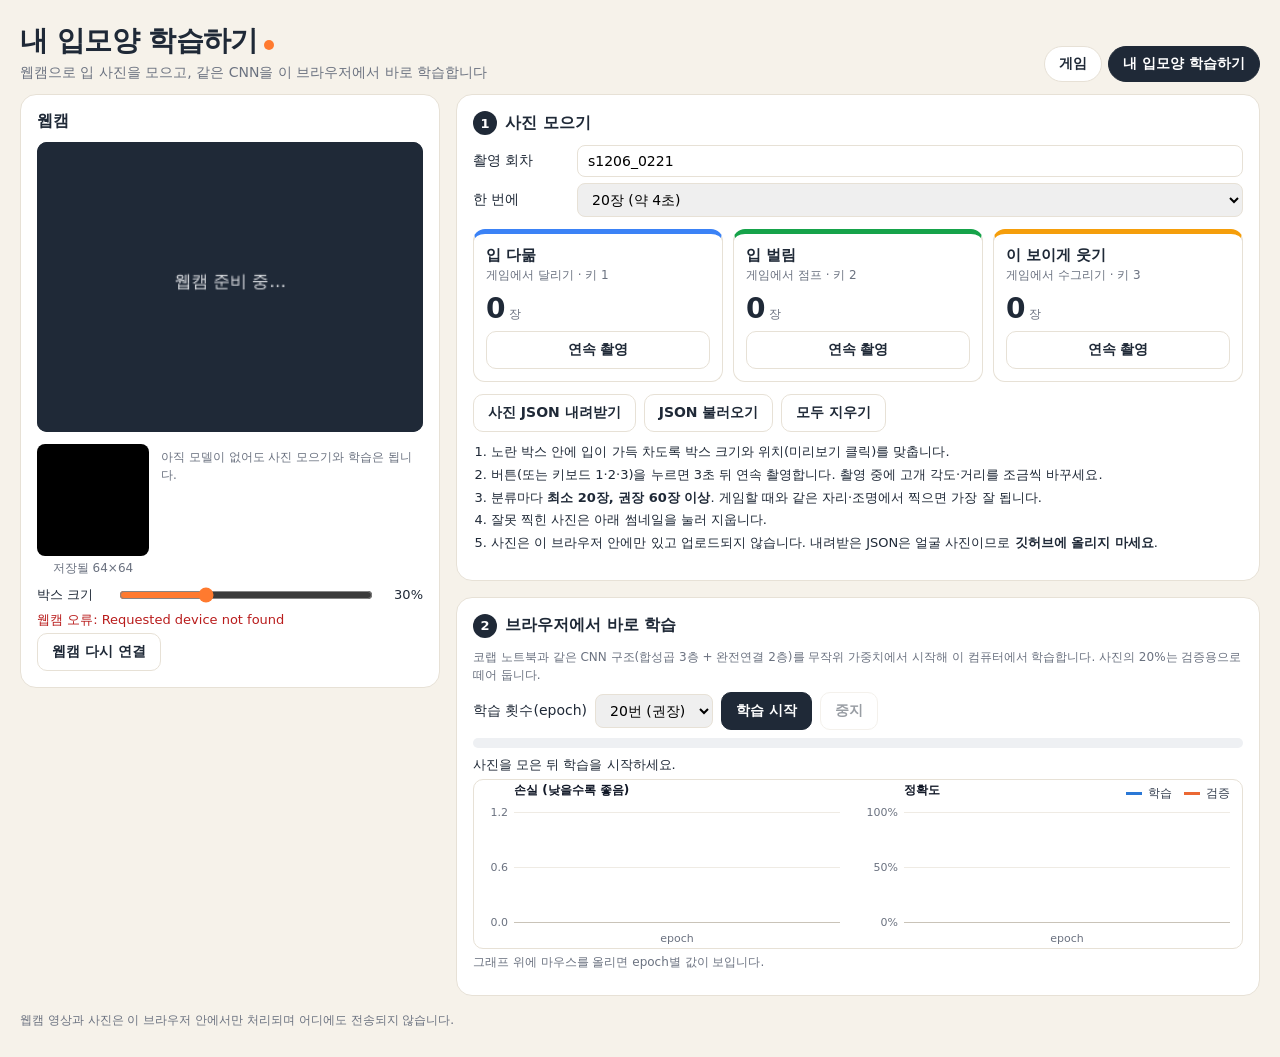
==== mouth-runner/collect.html @ db8e6127 "Deploy uploaded Mouth Runner with browser training in separate subdirectory" ====
<!doctype html>
<html lang="ko">
<head>
  <meta charset="utf-8">
  <meta name="viewport" content="width=device-width, initial-scale=1">
  <title>내 입모양 학습하기 — 입으로 달려라!</title>
  <link rel="icon" href="data:image/svg+xml,%3Csvg xmlns='http://www.w3.org/2000/svg' viewBox='0 0 32 32'%3E%3Ccircle cx='16' cy='16' r='14' fill='%23ff8a3d'/%3E%3Cellipse cx='16' cy='20' rx='5' ry='6' fill='%235b1a12'/%3E%3C/svg%3E">
  <link rel="stylesheet" href="css/style.css">
</head>
<body>
  <header class="top">
    <div class="brand">
      <h1>내 입모양 학습하기</h1>
      <p>웹캠으로 입 사진을 모으고, 같은 CNN을 이 브라우저에서 바로 학습합니다</p>
    </div>
    <nav>
      <a href="index.html">게임</a>
      <a href="collect.html" class="on">내 입모양 학습하기</a>
    </nav>
  </header>

  <main class="layout collect-layout">
    <aside class="card panel">
      <h2>웹캠</h2>
      <canvas id="preview" width="320" height="240" aria-label="웹캠 미리보기"></canvas>
      <div class="ai-row">
        <figure>
          <canvas id="aiview" width="128" height="128" aria-label="저장될 사진"></canvas>
          <figcaption>저장될 64×64</figcaption>
        </figure>
        <div class="ai-side">
          <div id="bars"></div>
          <p class="hint" id="barsHint"></p>
        </div>
      </div>
      <label class="slider">박스 크기
        <input id="boxSize" type="range" min="0.15" max="0.6" step="0.01">
        <output id="boxSizeOut"></output>
      </label>
      <p class="status" id="camStatus">웹캠 연결 중…</p>
      <button id="camBtn" type="button">웹캠 다시 연결</button>
    </aside>

    <div class="col">
      <section class="card">
        <h2 class="step-title"><span class="num">1</span>사진 모으기</h2>
        <div class="field"><span>촬영 회차</span><input id="session" maxlength="24"></div>
        <div class="field"><span>한 번에</span>
          <select id="batch">
            <option value="10">10장 (약 2초)</option>
            <option value="20" selected>20장 (약 4초)</option>
            <option value="40">40장 (약 8초)</option>
          </select>
        </div>

        <div class="class-grid" id="classGrid"></div>

        <div class="toolbar">
          <button id="download" type="button">사진 JSON 내려받기</button>
          <button id="loadJson" type="button">JSON 불러오기</button>
          <input id="loadFile" type="file" accept=".json,application/json" multiple hidden>
          <button id="clear" type="button">모두 지우기</button>
          <span class="status" id="saveStatus"></span>
        </div>

        <ol class="guide">
          <li>노란 박스 안에 입이 가득 차도록 박스 크기와 위치(미리보기 클릭)를 맞춥니다.</li>
          <li>버튼(또는 키보드 1·2·3)을 누르면 3초 뒤 연속 촬영합니다. 촬영 중에 고개 각도·거리를 조금씩 바꾸세요.</li>
          <li>분류마다 <b>최소 20장, 권장 60장 이상</b>. 게임할 때와 같은 자리·조명에서 찍으면 가장 잘 됩니다.</li>
          <li>잘못 찍힌 사진은 아래 썸네일을 눌러 지웁니다.</li>
          <li>사진은 이 브라우저 안에만 있고 업로드되지 않습니다. 내려받은 JSON은 얼굴 사진이므로 <b>깃허브에 올리지 마세요</b>.</li>
        </ol>

        <div class="thumbs" id="thumbs"></div>
      </section>

      <section class="card">
        <h2 class="step-title"><span class="num">2</span>브라우저에서 바로 학습</h2>
        <p class="hint">코랩 노트북과 같은 CNN 구조(합성곱 3층 + 완전연결 2층)를 무작위 가중치에서 시작해 이 컴퓨터에서 학습합니다. 사진의 20%는 검증용으로 떼어 둡니다.</p>
        <div class="train-row">
          <label>학습 횟수(epoch)
            <select id="epochs">
              <option value="10">10번 (빠름)</option>
              <option value="20" selected>20번 (권장)</option>
              <option value="30">30번</option>
            </select>
          </label>
          <button class="primary" id="trainBtn" type="button">학습 시작</button>
          <button id="stopBtn" type="button" disabled>중지</button>
        </div>
        <div class="progress"><span id="trainBar"></span></div>
        <p class="status" id="trainStatus">사진을 모은 뒤 학습을 시작하세요.</p>
        <canvas id="trainChart" width="760" height="170" aria-label="학습 곡선"></canvas>
        <p class="hint" id="chartHover">그래프 위에 마우스를 올리면 epoch별 값이 보입니다.</p>

        <div class="done-box" id="doneBox" hidden>
          <p class="status" id="doneText"></p>
          <div id="confusion"></div>
          <div class="toolbar">
            <button class="primary" id="useModel" type="button">이 모델로 게임하기</button>
            <button id="downloadModel" type="button">mouth_model.js 내려받기</button>
          </div>
          <p class="hint">"이 모델로 게임하기"는 이 브라우저에만 모델을 저장합니다. 깃허브 사이트에 올려 다른 컴퓨터에서도 쓰려면 mouth_model.js를 내려받아 저장소의 model 폴더에 덮어쓰세요.</p>
        </div>
      </section>
    </div>
  </main>

  <footer>웹캠 영상과 사진은 이 브라우저 안에서만 처리되며 어디에도 전송되지 않습니다.</footer>

  <script src="model/mouth_model.js"></script>
  <script src="js/cnn.js"></script>
  <script src="js/mouth-cam.js"></script>
  <script src="js/train.js"></script>
  <script src="js/collect.js"></script>
</body>
</html>
---- mouth-runner/css/style.css ----
:root {
  --bg: #f6f2ea;
  --card: #ffffff;
  --line: #e7e1d6;
  --ink: #1f2937;
  --muted: #6b7280;
  --accent: #ff7a2f;
  --run: #3b82f6;
  --jump: #16a34a;
  --duck: #f59e0b;
  --warn: #b91c1c;
  font-family: system-ui, -apple-system, "Apple SD Gothic Neo", "Malgun Gothic", "Noto Sans KR", sans-serif;
  color: var(--ink);
  background: var(--bg);
}

* { box-sizing: border-box; }
body { margin: 0; min-height: 100vh; }

.top {
  display: flex;
  align-items: flex-end;
  justify-content: space-between;
  gap: 16px;
  flex-wrap: wrap;
  max-width: 1320px;
  margin: 0 auto;
  padding: 22px 20px 12px;
}
.brand h1 { margin: 0; font-size: 28px; letter-spacing: -0.02em; }
.brand h1::after { content: ""; display: inline-block; width: 10px; height: 10px; margin-left: 6px; border-radius: 50%; background: var(--accent); }
.brand p { margin: 4px 0 0; color: var(--muted); font-size: 14px; }
nav { display: flex; gap: 6px; }
nav a {
  padding: 8px 14px;
  border-radius: 999px;
  color: var(--ink);
  text-decoration: none;
  font-weight: 600;
  font-size: 14px;
  border: 1px solid var(--line);
  background: var(--card);
}
nav a.on { background: var(--ink); color: #fff; border-color: var(--ink); }

.layout {
  display: grid;
  grid-template-columns: minmax(0, 1fr) 360px;
  gap: 16px;
  max-width: 1320px;
  margin: 0 auto;
  padding: 0 20px 16px;
  align-items: start;
}
@media (max-width: 1000px) { .layout { grid-template-columns: 1fr; } }
.col { display: grid; gap: 16px; min-width: 0; }

.flow {
  display: grid;
  grid-template-columns: repeat(5, 1fr);
  gap: 8px;
  margin: 0;
  padding: 0;
  list-style: none;
  counter-reset: step;
}
@media (max-width: 760px) { .flow { grid-template-columns: 1fr; } }
.flow li {
  position: relative;
  padding: 10px 10px 10px 12px;
  border-radius: 10px;
  background: #faf7f1;
  border: 1px solid var(--line);
  font-size: 12px;
  line-height: 1.45;
  counter-increment: step;
}
.flow li b { display: block; font-size: 14px; margin-bottom: 2px; }
.flow li b::before { content: counter(step) ". "; color: var(--accent); }
.flow li span { color: var(--muted); }
.arch {
  margin: 10px 0 0;
  font-size: 12px;
  color: var(--muted);
  font-family: ui-monospace, SFMono-Regular, Menlo, Consolas, monospace;
  line-height: 1.6;
  word-break: keep-all;
}

.card {
  background: var(--card);
  border: 1px solid var(--line);
  border-radius: 16px;
  padding: 16px;
}
.card h2 { margin: 0 0 10px; font-size: 16px; }

#game {
  display: block;
  width: 100%;
  aspect-ratio: 3 / 1;
  border-radius: 12px;
  background: #fdf7ec;
  touch-action: manipulation;
}

.legend {
  display: flex;
  flex-wrap: wrap;
  gap: 8px 18px;
  margin: 12px 2px 0;
  padding: 0;
  list-style: none;
  font-size: 14px;
}
.legend .keys { color: var(--muted); }
.dot { display: inline-block; width: 10px; height: 10px; border-radius: 50%; margin-right: 6px; vertical-align: 0; }
.dot.run { background: var(--run); }
.dot.jump { background: var(--jump); }
.dot.duck { background: var(--duck); }

#preview {
  display: block;
  width: 100%;
  border-radius: 10px;
  background: #1f2937;
  cursor: crosshair;
}

.ai-row { display: flex; gap: 12px; margin: 12px 0 8px; align-items: flex-start; }
.ai-row figure { margin: 0; text-align: center; }
#aiview {
  width: 112px;
  height: 112px;
  image-rendering: pixelated;
  border-radius: 8px;
  background: #000;
  display: block;
}
figcaption { font-size: 12px; color: var(--muted); margin-top: 4px; }
.ai-side { flex: 1; min-width: 0; }

.bar-row {
  display: grid;
  grid-template-columns: 74px 1fr 40px;
  gap: 6px;
  align-items: center;
  font-size: 13px;
  padding: 3px 4px;
  border-radius: 6px;
}
.bar-row.active { background: #f3f4f6; font-weight: 700; }
.bar-label small { display: block; font-size: 10px; color: var(--muted); font-weight: 400; }
.bar-track { height: 10px; background: #eef0f3; border-radius: 5px; overflow: hidden; }
.bar-fill { display: block; height: 100%; width: 0; border-radius: 5px; transition: width 80ms linear; }
.bar-value { text-align: right; font-variant-numeric: tabular-nums; }
.command { margin-top: 8px; font-size: 14px; }
.command strong { font-size: 18px; margin-left: 6px; }

.slider {
  display: grid;
  grid-template-columns: 72px 1fr 44px;
  align-items: center;
  gap: 8px;
  font-size: 13px;
  margin: 6px 0;
}
.slider output { text-align: right; font-variant-numeric: tabular-nums; }
input[type="range"] { width: 100%; accent-color: var(--accent); }

.hint { font-size: 12px; color: var(--muted); margin: 4px 0 8px; line-height: 1.5; }
.status { font-size: 13px; margin: 4px 0; line-height: 1.45; }
.status.small { color: var(--muted); font-size: 12px; }
.status.warn { color: var(--warn); }

button {
  font: inherit;
  font-size: 14px;
  font-weight: 600;
  padding: 9px 14px;
  border-radius: 10px;
  border: 1px solid var(--line);
  background: #fff;
  color: var(--ink);
  cursor: pointer;
}
button:hover { border-color: #cfc6b6; }
button:disabled { opacity: 0.45; cursor: not-allowed; }
button.primary { background: var(--ink); color: #fff; border-color: var(--ink); }

footer {
  max-width: 1320px;
  margin: 0 auto;
  padding: 0 20px 28px;
  font-size: 12px;
  color: var(--muted);
}

/* ---------- 데이터 수집 페이지 ---------- */
.collect-layout { grid-template-columns: 420px minmax(0, 1fr); }
@media (max-width: 1000px) { .collect-layout { grid-template-columns: 1fr; } }
.field { display: grid; grid-template-columns: 96px 1fr; gap: 8px; align-items: center; margin: 6px 0; font-size: 14px; }
.field input, .field select { font: inherit; padding: 7px 10px; border: 1px solid var(--line); border-radius: 8px; }
.class-grid { display: grid; grid-template-columns: repeat(3, 1fr); gap: 10px; margin: 12px 0; }
@media (max-width: 640px) { .class-grid { grid-template-columns: 1fr; } }
.class-card { border: 1px solid var(--line); border-radius: 12px; padding: 12px; border-top: 5px solid var(--c); }
.class-card h3 { margin: 0; font-size: 15px; }
.class-card p { margin: 2px 0 8px; font-size: 12px; color: var(--muted); }
.class-card .count { font-size: 28px; font-weight: 800; font-variant-numeric: tabular-nums; }
.class-card .count small { font-size: 12px; color: var(--muted); font-weight: 500; }
.class-card button { width: 100%; margin-top: 6px; }
.toolbar { display: flex; flex-wrap: wrap; gap: 8px; align-items: center; margin: 10px 0; }
.thumbs { display: grid; grid-template-columns: repeat(auto-fill, minmax(56px, 1fr)); gap: 6px; margin-top: 10px; }
.thumbs img { width: 100%; aspect-ratio: 1; image-rendering: pixelated; border-radius: 6px; border: 3px solid var(--c); cursor: pointer; }
.thumbs img:hover { opacity: 0.6; }
.guide { font-size: 13px; line-height: 1.6; padding-left: 18px; margin: 8px 0 0; }
.guide li { margin: 2px 0; }

.model-actions { display: flex; flex-wrap: wrap; gap: 6px; margin: 6px 0 10px; }
.model-actions button, .button-link { font-size: 12px; padding: 6px 10px; }
.button-link {
  display: inline-block;
  border-radius: 10px;
  border: 1px solid var(--line);
  background: #fff;
  color: var(--ink);
  font-weight: 600;
  text-decoration: none;
}
.button-link.primary { background: var(--accent); border-color: var(--accent); color: #fff; }

/* ---------- 브라우저 학습 ---------- */
.train-row { display: flex; flex-wrap: wrap; gap: 8px; align-items: center; margin: 8px 0; }
.train-row select { font: inherit; padding: 7px 10px; border: 1px solid var(--line); border-radius: 8px; }
.progress { height: 10px; background: #eef0f3; border-radius: 5px; overflow: hidden; margin: 8px 0; }
.progress > span { display: block; height: 100%; width: 0; background: var(--accent); transition: width 120ms linear; }
#trainChart { display: block; width: 100%; height: 170px; border: 1px solid var(--line); border-radius: 10px; background: #fff; }
.confusion { border-collapse: collapse; font-size: 12px; margin-top: 8px; }
.confusion th, .confusion td { border: 1px solid var(--line); padding: 4px 8px; text-align: center; }
.confusion td.hit { background: #ecfdf5; font-weight: 700; }
.step-title { display: flex; align-items: baseline; gap: 8px; }
.step-title .num { width: 24px; height: 24px; border-radius: 50%; background: var(--ink); color: #fff; display: inline-grid; place-items: center; font-size: 13px; }
.done-box { margin-top: 10px; padding: 12px; border-radius: 12px; background: #fff7ed; border: 1px solid #fed7aa; }
.done-box[hidden] { display: none; }
.train-row label { font-size: 14px; display: inline-flex; align-items: center; gap: 8px; }
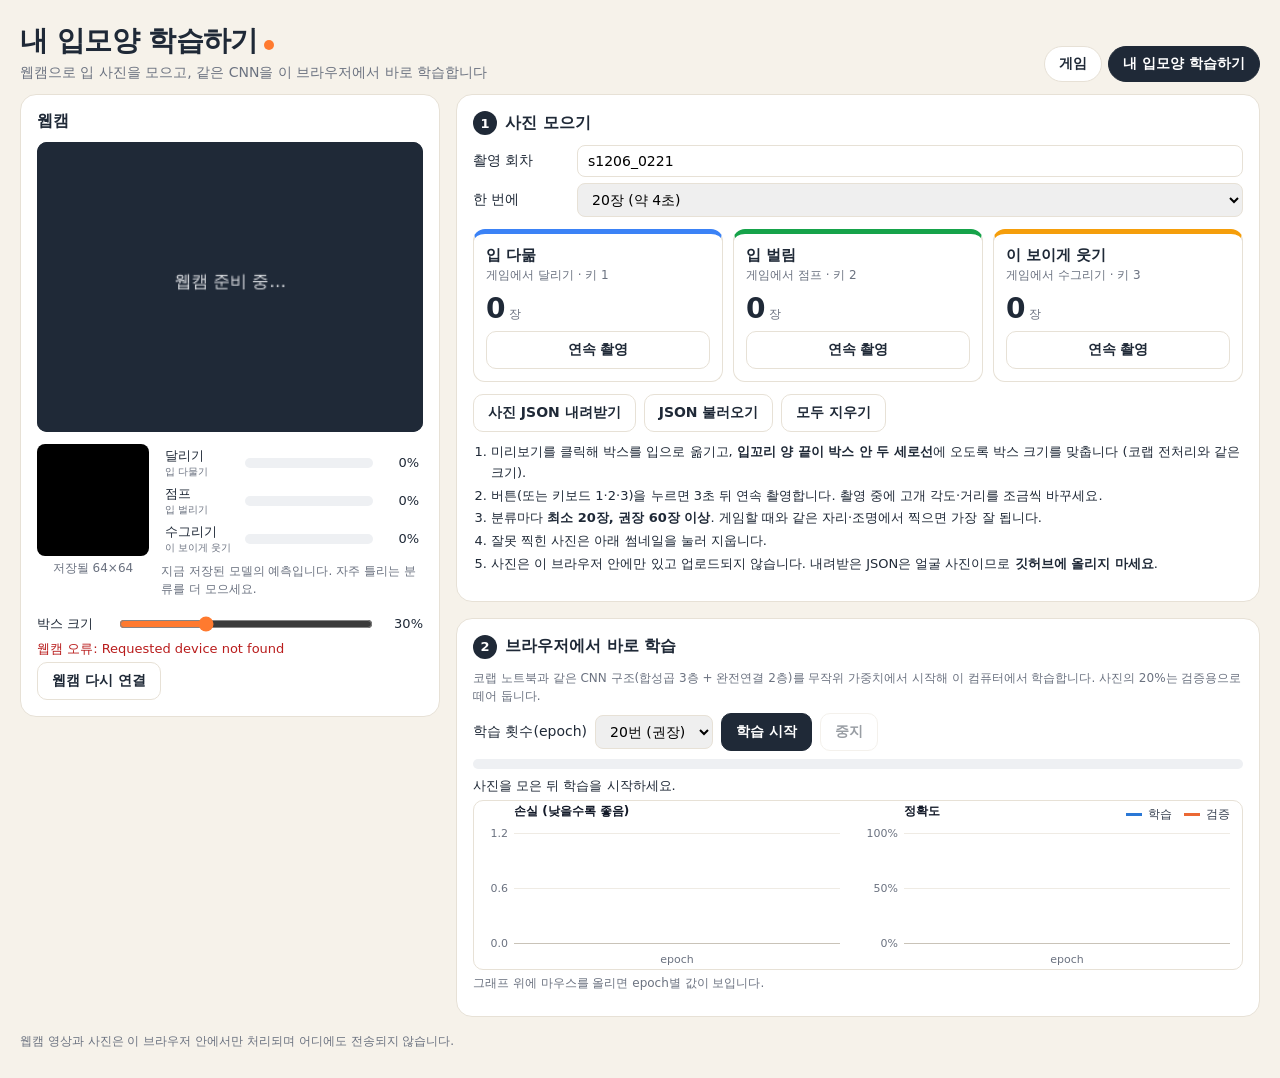
==== commit 276b2529: "Update Mouth Runner from uploaded archive with trained mouth model" ====
--- a/mouth-runner/collect.html
+++ b/mouth-runner/collect.html
@@ -64,7 +64,7 @@
         </div>
 
         <ol class="guide">
-          <li>노란 박스 안에 입이 가득 차도록 박스 크기와 위치(미리보기 클릭)를 맞춥니다.</li>
+          <li>미리보기를 클릭해 박스를 입으로 옮기고, <b>입꼬리 양 끝이 박스 안 두 세로선</b>에 오도록 박스 크기를 맞춥니다 (코랩 전처리와 같은 크기).</li>
           <li>버튼(또는 키보드 1·2·3)을 누르면 3초 뒤 연속 촬영합니다. 촬영 중에 고개 각도·거리를 조금씩 바꾸세요.</li>
           <li>분류마다 <b>최소 20장, 권장 60장 이상</b>. 게임할 때와 같은 자리·조명에서 찍으면 가장 잘 됩니다.</li>
           <li>잘못 찍힌 사진은 아래 썸네일을 눌러 지웁니다.</li>
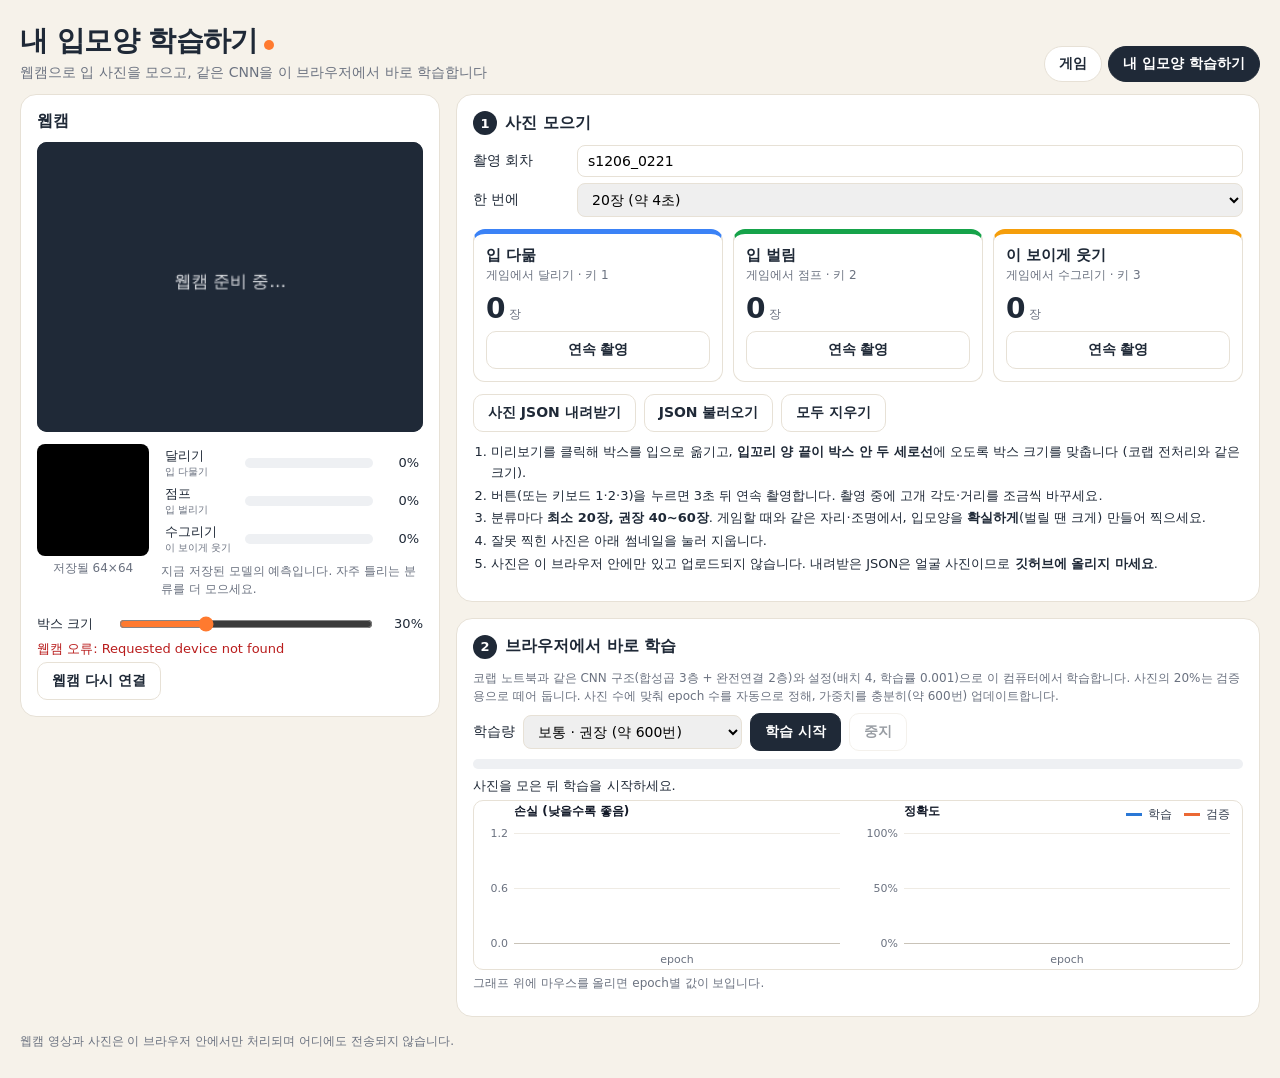
==== commit ccb452a4: "Deploy updated browser training and results UI from uploaded archive" ====
--- a/mouth-runner/collect.html
+++ b/mouth-runner/collect.html
@@ -66,7 +66,7 @@
         <ol class="guide">
           <li>미리보기를 클릭해 박스를 입으로 옮기고, <b>입꼬리 양 끝이 박스 안 두 세로선</b>에 오도록 박스 크기를 맞춥니다 (코랩 전처리와 같은 크기).</li>
           <li>버튼(또는 키보드 1·2·3)을 누르면 3초 뒤 연속 촬영합니다. 촬영 중에 고개 각도·거리를 조금씩 바꾸세요.</li>
-          <li>분류마다 <b>최소 20장, 권장 60장 이상</b>. 게임할 때와 같은 자리·조명에서 찍으면 가장 잘 됩니다.</li>
+          <li>분류마다 <b>최소 20장, 권장 40~60장</b>. 게임할 때와 같은 자리·조명에서, 입모양을 <b>확실하게</b>(벌릴 땐 크게) 만들어 찍으세요.</li>
           <li>잘못 찍힌 사진은 아래 썸네일을 눌러 지웁니다.</li>
           <li>사진은 이 브라우저 안에만 있고 업로드되지 않습니다. 내려받은 JSON은 얼굴 사진이므로 <b>깃허브에 올리지 마세요</b>.</li>
         </ol>
@@ -76,13 +76,13 @@
 
       <section class="card">
         <h2 class="step-title"><span class="num">2</span>브라우저에서 바로 학습</h2>
-        <p class="hint">코랩 노트북과 같은 CNN 구조(합성곱 3층 + 완전연결 2층)를 무작위 가중치에서 시작해 이 컴퓨터에서 학습합니다. 사진의 20%는 검증용으로 떼어 둡니다.</p>
+        <p class="hint">코랩 노트북과 같은 CNN 구조(합성곱 3층 + 완전연결 2층)와 설정(배치 4, 학습률 0.001)으로 이 컴퓨터에서 학습합니다. 사진의 20%는 검증용으로 떼어 둡니다. 사진 수에 맞춰 epoch 수를 자동으로 정해, 가중치를 충분히(약 600번) 업데이트합니다.</p>
         <div class="train-row">
-          <label>학습 횟수(epoch)
-            <select id="epochs">
-              <option value="10">10번 (빠름)</option>
-              <option value="20" selected>20번 (권장)</option>
-              <option value="30">30번</option>
+          <label>학습량
+            <select id="amount">
+              <option value="300">빠르게 (업데이트 약 300번)</option>
+              <option value="600" selected>보통 · 권장 (약 600번)</option>
+              <option value="1200">오래 (약 1,200번)</option>
             </select>
           </label>
           <button class="primary" id="trainBtn" type="button">학습 시작</button>
@@ -96,6 +96,7 @@
         <div class="done-box" id="doneBox" hidden>
           <p class="status" id="doneText"></p>
           <div id="confusion"></div>
+          <p class="status" id="perClass"></p>
           <div class="toolbar">
             <button class="primary" id="useModel" type="button">이 모델로 게임하기</button>
             <button id="downloadModel" type="button">mouth_model.js 내려받기</button>
--- a/mouth-runner/css/style.css
+++ b/mouth-runner/css/style.css
@@ -243,3 +243,7 @@
 .done-box { margin-top: 10px; padding: 12px; border-radius: 12px; background: #fff7ed; border: 1px solid #fed7aa; }
 .done-box[hidden] { display: none; }
 .train-row label { font-size: 14px; display: inline-flex; align-items: center; gap: 8px; }
+
+.thumb { position: relative; }
+.thumb .badge { position: absolute; left: 3px; bottom: 3px; background: #dc2626; color: #fff; font-size: 10px; font-weight: 700; padding: 1px 4px; border-radius: 4px; pointer-events: none; }
+.thumb.wrong img { box-shadow: 0 0 0 3px #dc2626; }
